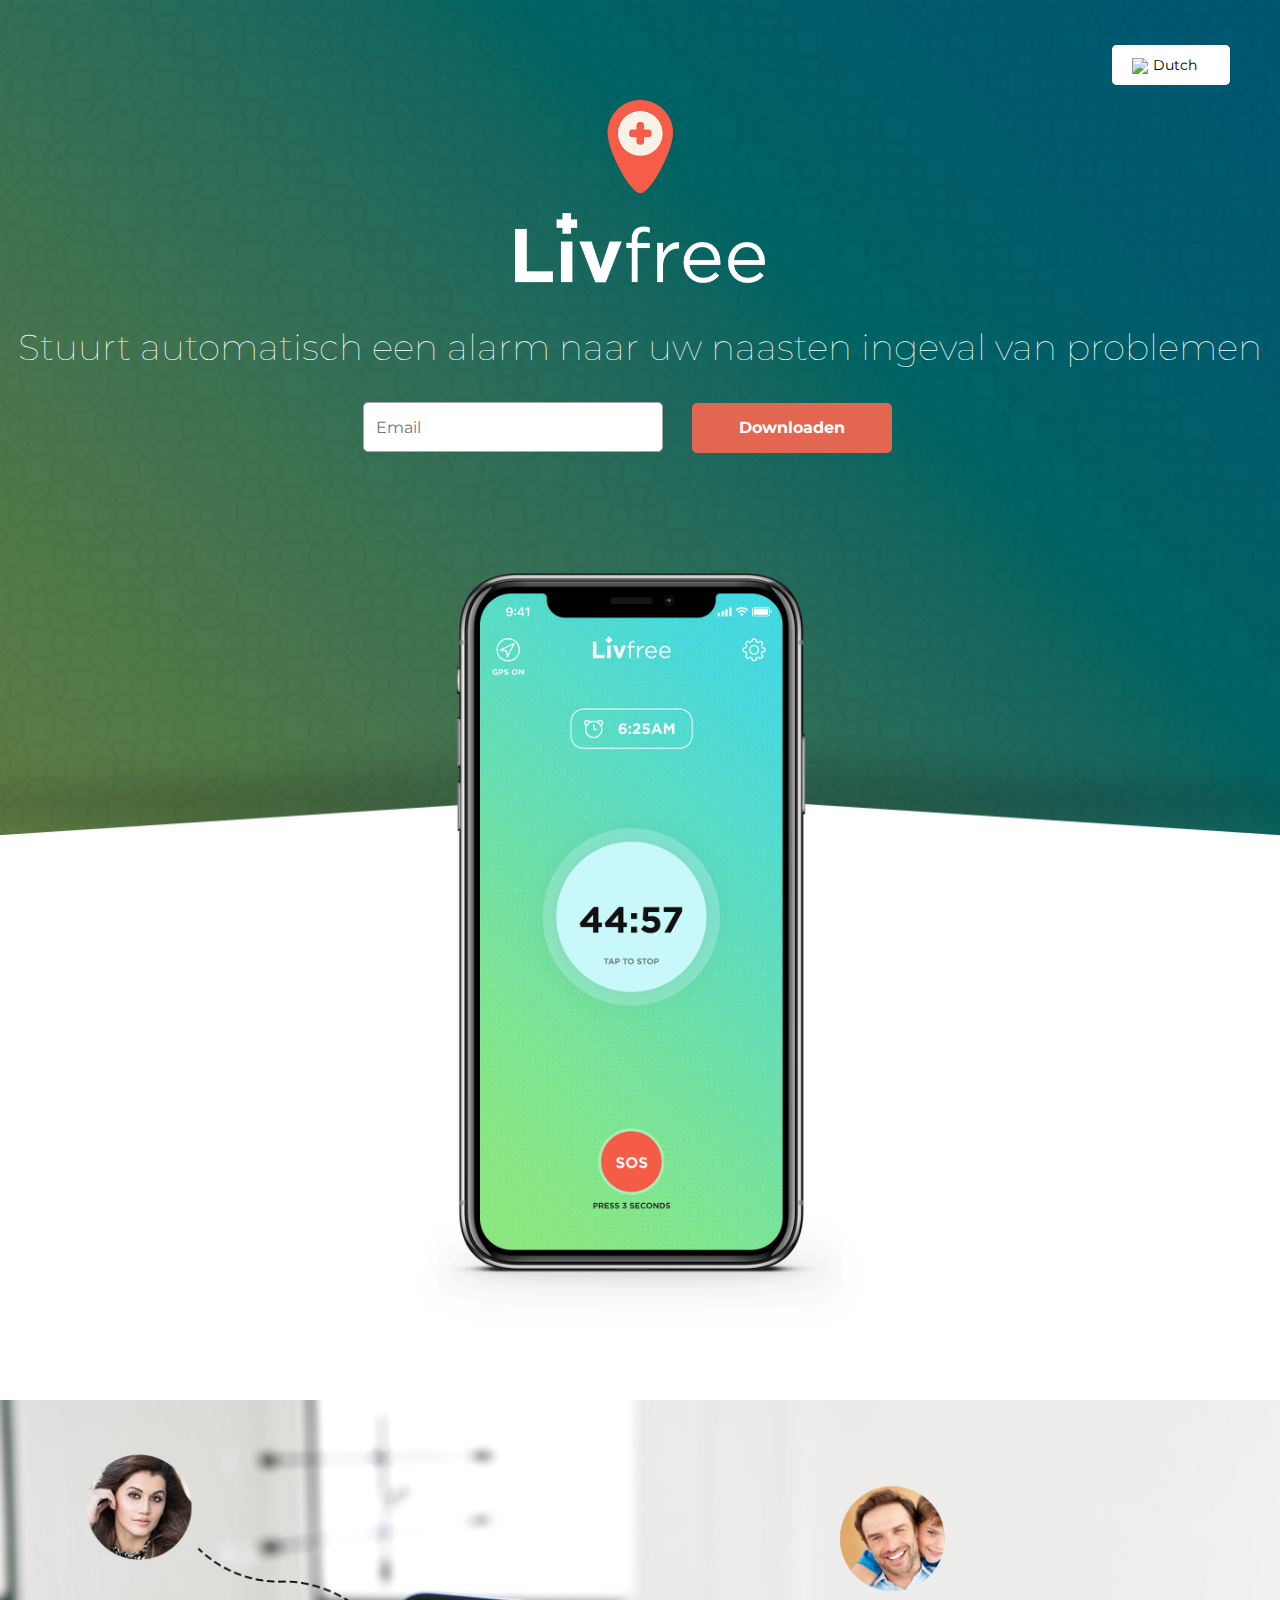
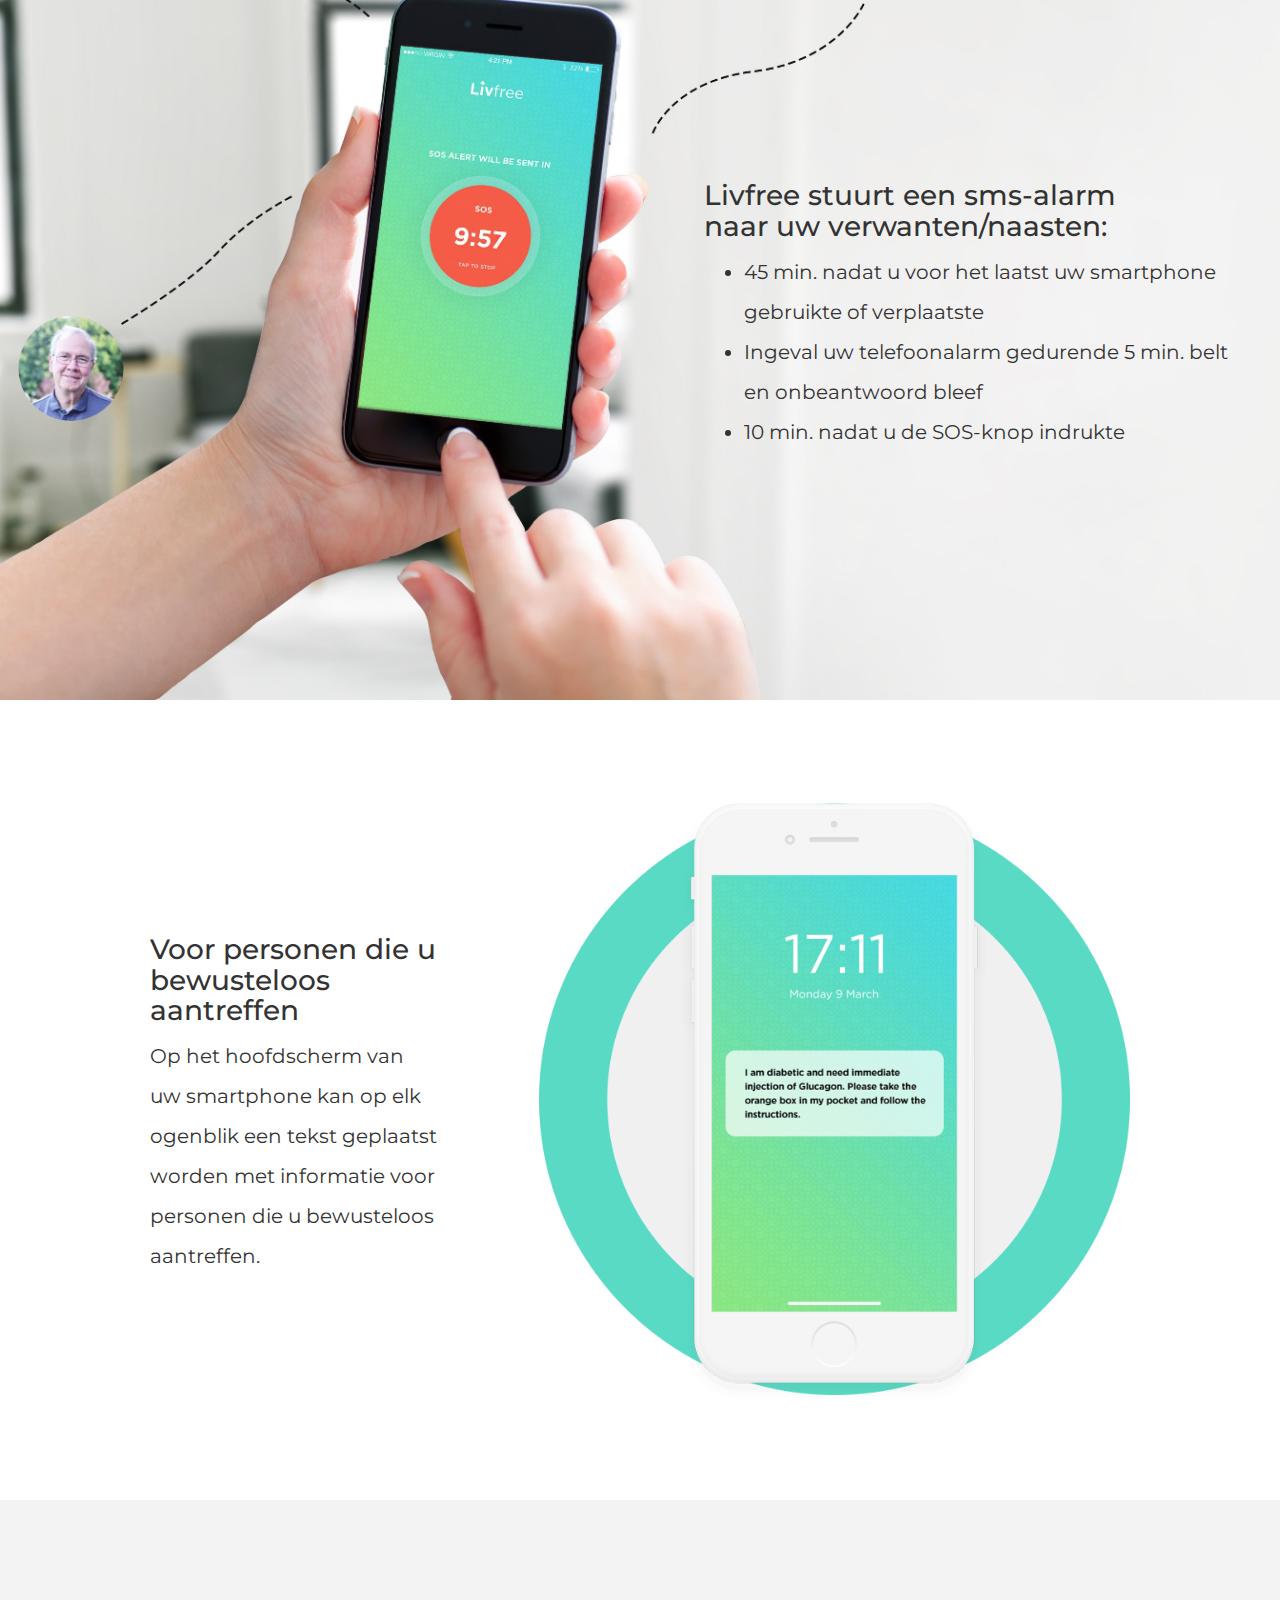
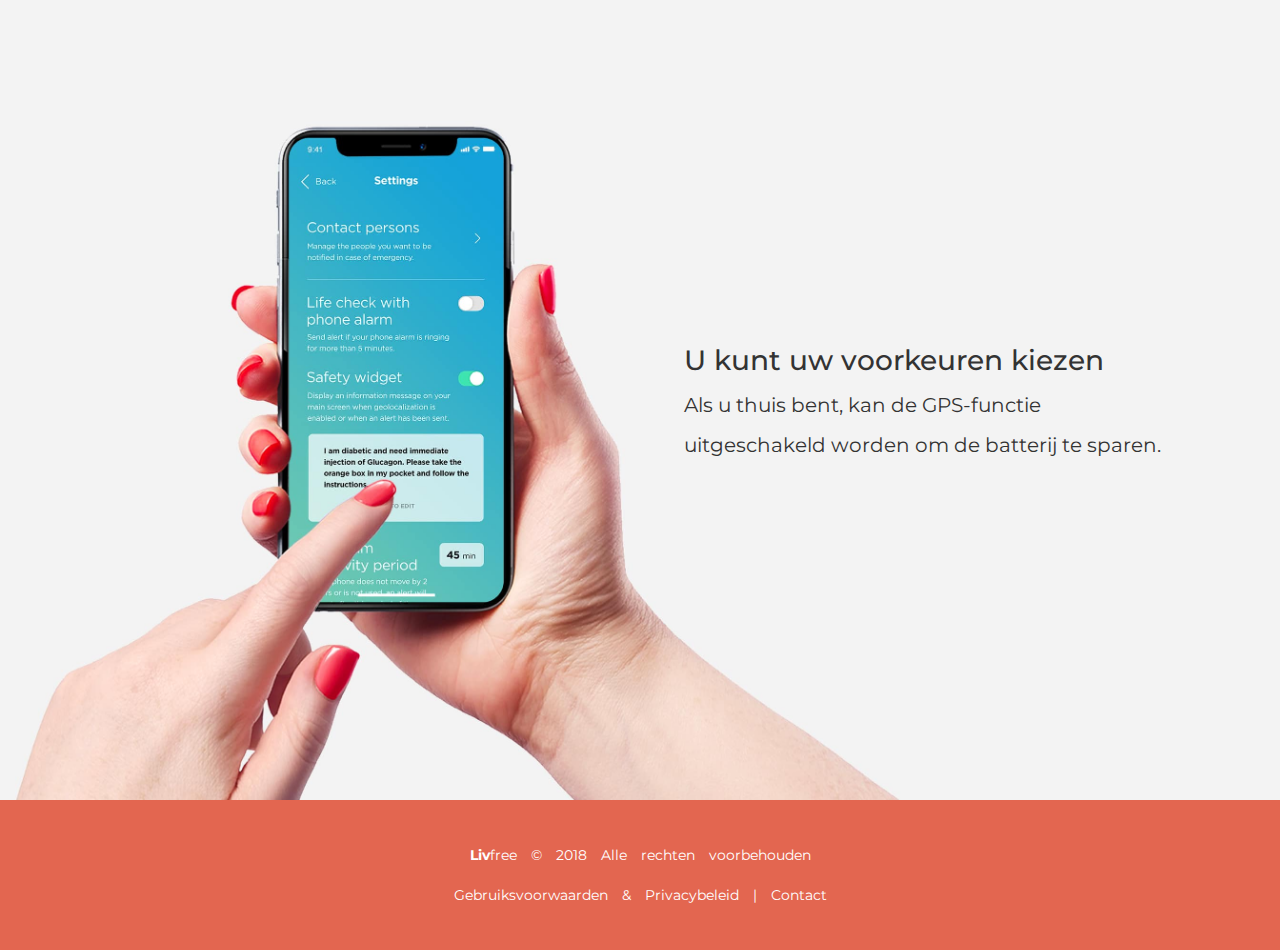
==== dutch.html @ 5e608a4e "languages done" ====
<!DOCTYPE HTML>
<head>

  <title>Livfree</title>
  <meta charset="utf-8" />
  <meta name="viewport" content="width=device-width, initial-scale=1" />
  <link href="https://fonts.googleapis.com/css?family=Montserrat:400,700" rel="stylesheet">
  <link href="https://cdn.rawgit.com/michalsnik/aos/2.1.1/dist/aos.css" rel="stylesheet" />
  <link rel="stylesheet" href="https://maxcdn.bootstrapcdn.com/bootstrap/3.3.7/css/bootstrap.min.css">
  <link rel="stylesheet" href="path/to/font-awesome/css/font-awesome.min.css">
  <script src="https://cdn.rawgit.com/michalsnik/aos/2.1.1/dist/aos.js"></script>
  <script src="https://ajax.googleapis.com/ajax/libs/jquery/3.3.1/jquery.min.js"></script>
  <script src="https://maxcdn.bootstrapcdn.com/bootstrap/3.3.7/js/bootstrap.min.js"></script>
  <link rel="stylesheet"  href="assets/css/home.css">
  <link rel="icon" href="images/favicon.ico" type="image/x-icon">
  <script src="assets/js/index.js"></script>
  <script async src="https://www.googletagmanager.com/gtag/js?id=UA-116875076-1"></script>
  <script>
  window.dataLayer = window.dataLayer || [];
  function gtag(){dataLayer.push(arguments);}
  gtag('js', new Date());

  gtag('config', 'UA-116875076-1');
  </script>
</head>


<body>

  <div class="page-header-livfree">
    <ul class="languagepicker roundborders">
      <a href="dutch.html"><li><img src="http://i65.tinypic.com/2d0kyno.png"/>Dutch</li></a>
      <a href="index.html"><li><img src="http://i64.tinypic.com/fd60km.png"/>English</li></a>
      <a href="french.html"><li><img src="http://i60.tinypic.com/zoc4nk.jpg"/>French</li></a>
      <a href="german.html"><li><img src="http://i63.tinypic.com/10zmzyb.png"/>German</li></a>
    </ul>
    <img src="images/logo.png" alt="logo" id="logo">
    <h2 id="headline">Stuurt automatisch een alarm naar uw naasten ingeval van problemen</h2>
    <div class="call-to-action">
      <!--  <option value="individual" selected>Individual</option>
      <option value="association">Association</option>
      <option value="health-pro">Health Professional</option>
      <option value="other">Other</option>
    </select>
  -->
  <form class="email-form" onsubmit="return false">
    <input type="email" name="Email" placeholder="Email" id="email">
    <input type="submit"  id="submit-button" value="Downloaden" onclick="displayModal()">
  </form>
  <!-- Modal -->
  <div class="modal fade"  role="dialog">
    <div class="modal-dialog">

      <!-- Modal content-->
      <div class="modal-content">
        <div class="modal-header">
          <button type="button" class="close" data-dismiss="modal">&times;</button>
          <h3 class="modal-title">Bedankt voor uw registratie!</h3>
        </div>
        <div class="modal-body">
          <p>LivFree is nog niet helemaal klaar. U ontvangt binnenkort een e-mail wanneer deze gedownload kan worden.</p>
        </div>
      </div>

    </div>
  </div>
</div>
<img src="images/first-screen.png" alt="first-screen" id="first-screen" data-aos="fade-up" data-aos-duration="2000">
</div>


<div class="second-section">
  <div class="second-section-text" data-aos="fade-left" data-aos-duration="2000">
    <h3>Livfree stuurt een sms-alarm <br> naar uw verwanten/naasten:</h3>
    <ul>
      <li>45 min. nadat u voor het laatst uw smartphone gebruikte of verplaatste</li>
      <li>Ingeval uw telefoonalarm gedurende 5 min. belt en onbeantwoord bleef</li>
      <li>10 min. nadat u de SOS-knop indrukte</li>
    </ul>
  </div>
  <img src="images/second-screen-mobile.png" alt="second-screen-mobile" id="second-screen-mobile" >
</div>

<div class="third-section">
  <div class="third-section-text" data-aos="fade-right" data-aos-duration="2000">
    <h3>Voor personen die u bewusteloos aantreffen</h3>
    <p>Op het hoofdscherm van uw smartphone kan op elk ogenblik een tekst geplaatst worden met informatie voor personen die u bewusteloos aantreffen.</p>
  </div>
  <img src="images/third-screen.png" alt="third-screen" id="third-screen" data-aos="fade-left" data-aos-duration="2000">
</div>


<div class="fourth-section">
  <div class="fourth-section-text" data-aos="fade-left" data-aos-duration="2000">
    <h3>U kunt uw voorkeuren kiezen</h3>
    <p>Als u thuis bent, kan de GPS-functie uitgeschakeld worden om de batterij te sparen.</p>
  </div>
  <img src="images/fourth-screen-mobile.png" alt="fourth-screen-mobile" id="fourth-screen-mobile" >
</div>
<script type="text/javascript">
function displayModal() {
  $('.modal').modal('show');
}
</script>
<!-- Start of HubSpot Embed Code -->
<script type="text/javascript" id="hs-script-loader" async defer src="//js.hs-scripts.com/4449317.js"></script>
<!-- End of HubSpot Embed Code -->
</body>

<footer>

  <span><strong>Liv</strong>free &copy 2018 Alle rechten voorbehouden  <br> Gebruiksvoorwaarden & Privacybeleid | <a id="mail-link" href="mailto:mailto:info@livfree.io" target="_top">Contact</a></span>

</footer>
---- assets/css/home.css ----
/* Modal */

.modal-header {
    padding:9px 15px;
    border-bottom:1px solid #eee;
    background-color: #e36650;
    color: white;
    -webkit-border-top-left-radius: 5px;
    -webkit-border-top-right-radius: 5px;
    -moz-border-radius-topleft: 5px;
    -moz-border-radius-topright: 5px;
     border-top-left-radius: 5px;
     border-top-right-radius: 5px;
 }

 .close {
   opacity: 1;
   color: white;
   font-weight: normal;
   font-size: 35px;
   text-shadow: none;
 }

 .modal-header .close {
   margin-top: 0px;
 }

/* GENERAL */

html, body {
  margin: 0;
  padding: 0;
  border: 0;
  font-family: 'Montserrat', sans-serif;
  overflow-x: hidden;
  background-color: #ffffff;
}

h2 {
  font-weight: lighter;
  color: white;
  font-size: 36px;
}

h3 {
  font-size: 28px;
}

p {
  font-size: 20px;
  line-height: 2;
}

li {
  line-height: 2;
  font-size: 20px;
  max-width: 500px;
}



.page-header-livfree {
  background-size: cover;
  background-repeat: no-repeat;
  background-position: center;
  background-image: url("../../images/hero-bg.jpg");
  height: 100vh;
  width: 100vw;
  display: flex;
  flex-direction: column;
  align-items: center;
}

#logo {
  margin-bottom: 25px;
  margin-top: 100px;
  width: 250px;
}


/* Language dropdown */
.languagepicker {
	background-color: #FFF;
	display: inline-block;
	padding: 0;
	height: 40px;
	overflow: hidden;
	transition: all .3s ease;
	margin: 0 50px 10px 0;
	vertical-align: top;
  position: absolute;
right: 0%;
top: 5%;
}

.languagepicker:hover {
	/* don't forget the 1px border */
	height: 165px;
}

.languagepicker a {
	color: #000;
	text-decoration: none;
}

.languagepicker li {
	display: block;
	padding: 0px 20px;
	line-height: 40px;
	border-top: 1px solid #EEE;
  font-size: 14px;
}

.languagepicker li:hover {
	background-color: #EEE;
}

.languagepicker a:first-child li {
	border: none;
	background: #FFF !important;
}

.languagepicker li img {
	margin-right: 5px;
  height: 15px;
}

.roundborders {
	border-radius: 5px;
}


/* Select buttons */
select, input {
  -webkit-appearance: none;
  text-rendering: auto;
  letter-spacing: normal;
  word-spacing: normal;
  text-transform: none;
  text-indent: 0px;
  text-shadow: none;
  display: inline-block;
  text-align: start;
  margin: 0em;
  border-radius: 5px;
  box-sizing: border-box;
  align-items: center;
  color: black;
  background-color: white;
  cursor: default;
  border-width: 1px;
  border-style: solid;
  border-color: rgb(166, 166, 166);
  height: 50px;
  font-size: 16px;
  text-indent: 10px;
  margin-right: 25px;
}



.active {
  opacity: 1;
  border-color: #000;
}

.call-to-action {
  display: flex;
  margin-top: 25px;
}

#email {
  width: 300px;
}


#submit-button {
  text-align: center;
  width: 200px;
  background-color: #e36650;
  color: white;
  border: none;
  font-weight: bold;
  cursor: pointer;
  text-indent: 0px !important;

}

#first-screen {
  width: 450px;
  margin-top: 120px;
}



/* Second section */

.second-section {
  background-size: cover;
  background-repeat: no-repeat;
  background-image: url("../../images/second-bg.jpg");
  height: 900px;
  margin-top: 500px;
  background-color: #ffffff;
}

.second-section-text {
  display: flex;
  flex-direction: column;
  position: relative;
  top: 40%;
  left: 55%;
}

/* Third section */
.third-section {
  display: flex;
  justify-content: center;
  align-items: center;
  padding: 100px 150px;
}


.third-section-text {
  display: flex;
  flex-direction: column;

}

#third-screen {
  height: 600px;
  margin-left: 100px;
}

/* Fourth section */
.fourth-section {
  display: flex;
  justify-content: center;
  align-items: center;
  padding: 100px 150px 0px 150px;
  background-size: cover;
  background-repeat: no-repeat;
  background-image: url("../../images/fourth-bg.jpg");
  height: 900px;
}

.fourth-section-text {
  display: flex;
  flex-direction: column;
  position: relative;
  left: 30%;
  width: 500px;
}



footer {
  height: 150px;
  background-color: #e36650;
  color: white;
  display: flex;
  justify-content: center;
  align-items: center;
  word-spacing: 10px;
  text-align: center;
      line-height: 40px;

}

#mail-link {
  color: white !important;
}


#second-screen-mobile, #fourth-screen-mobile {
  display: none;
}


/* Responsive */

/* Extra small devices (phones, 600px and down) */
@media only screen and (max-width: 600px) {

}

/* Small devices (portrait tablets and large phones, 600px and up) */
@media only screen and (min-width: 600px) {

}

/* Medium devices (landscape tablets, 768px and up) */
@media only screen and (max-width: 992px) {
  h2 {
    font-size: 24px;
    text-align: center;
  }

  #headline {
    padding: 0 10px;
  }

  h3 {
    font-size: 20px;
  }

  li, p {
    font-size: 16px;
  }

  input {
    margin-top: 25px;
    margin-right: 0px;
    padding: 0px;
  }

  select {
    margin-right: 0px;
    width: 300px;
    margin: 0 auto;
    margin-top: 25px;
  }

  .languagepicker {
    right: -8%;
  }

  .languagepicker li  {
    font-size: 12px;
    padding: 0 8px;
  }


  #logo {
    width: 150px;
    margin-top: 50px;
  }

  .page-header-livfree {
    text-align: center;
    height: unset;
    width: unset;
  }

  .call-to-action {
    flex-direction: column;
    text-align: center;
    margin-top: 0px;
  }

  #email {
    text-align: center;
  }

  #first-screen {
    width: 250px;
    margin-top: 75px;
  }

  .second-section {
    background: none;
    height: unset;
    margin-top: 15px;
  }

  #second-screen-mobile {
    display: flex;
    width: 100%;
  }

  #third-screen {
    height: 300px;
    margin-left: 0px;
    margin-top: 50px;
  }

  .second-section-text {
    top: 0%;
    left: 0%;
    padding: 50px;
  }


  .third-section {
    padding: 50px;
    display: flex;
    flex-direction: column;
    align-items: center;
    background-color: #f3f3f3;
  }

  .fourth-section {
    background: none;
    height: unset;
    padding: 0px;
    display: block;
  }

  .fourth-section-text {
    left: 0%;
    width: unset;
    padding: 75px 50px 50px 50px;
  }

  #fourth-screen-mobile {
    display: flex;
    width: 100%;
  }

  footer {
    font-size: 12px;
    word-spacing: 2px;
  }

}

/* Large devices (laptops/desktops, 992px and up) */
@media only screen and (min-width: 992px) and (max-width: 1200px)  {
  h2 {
    font-size:24px;
  }
  h3 {
    font-size: 22px;
  }
  li, p {
    font-size: 16px;
  }

  .second-section-text {
    width: 300px;
    left: 65%;
  }

  .fourth-section-text {
    width: 260px;
    left: 50%;
  }
}

/* Extra large devices (large laptops and desktops, 1200px and up) */
@media only screen and (min-width: 1200px) {

}
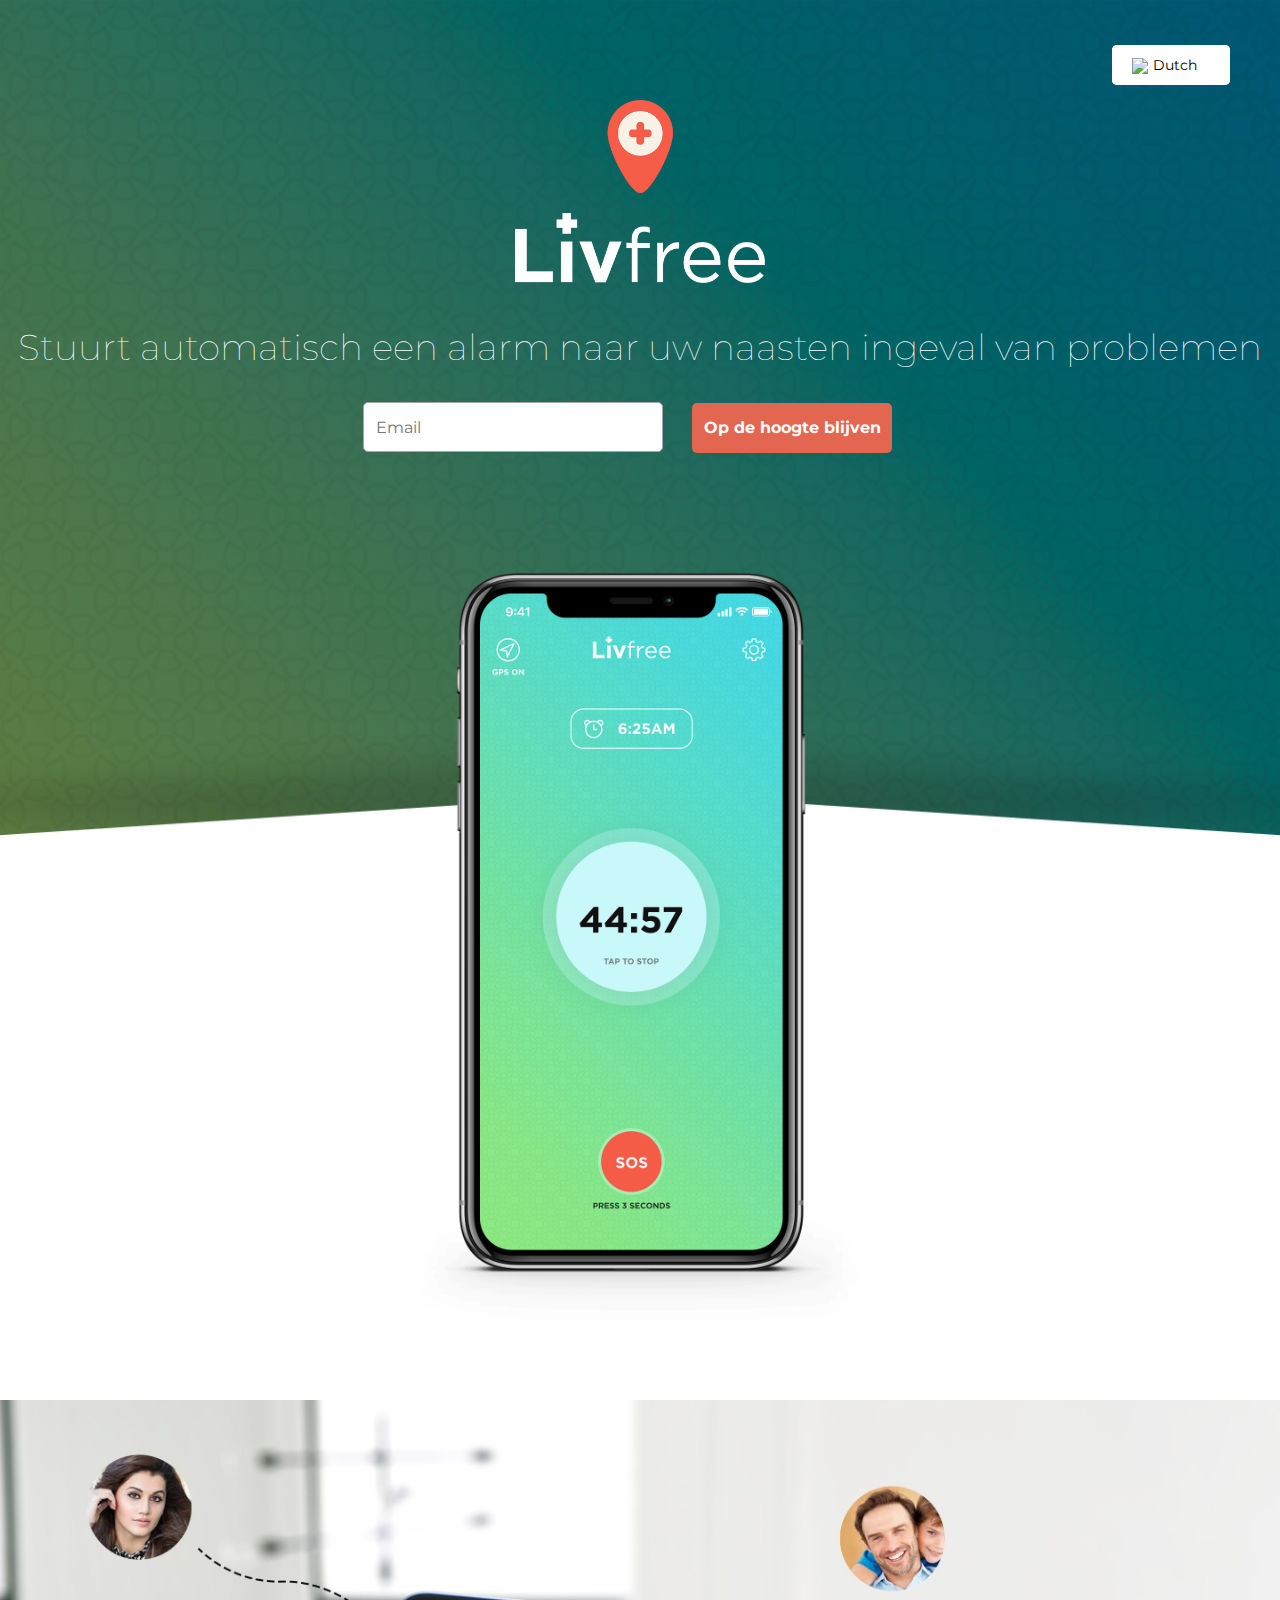
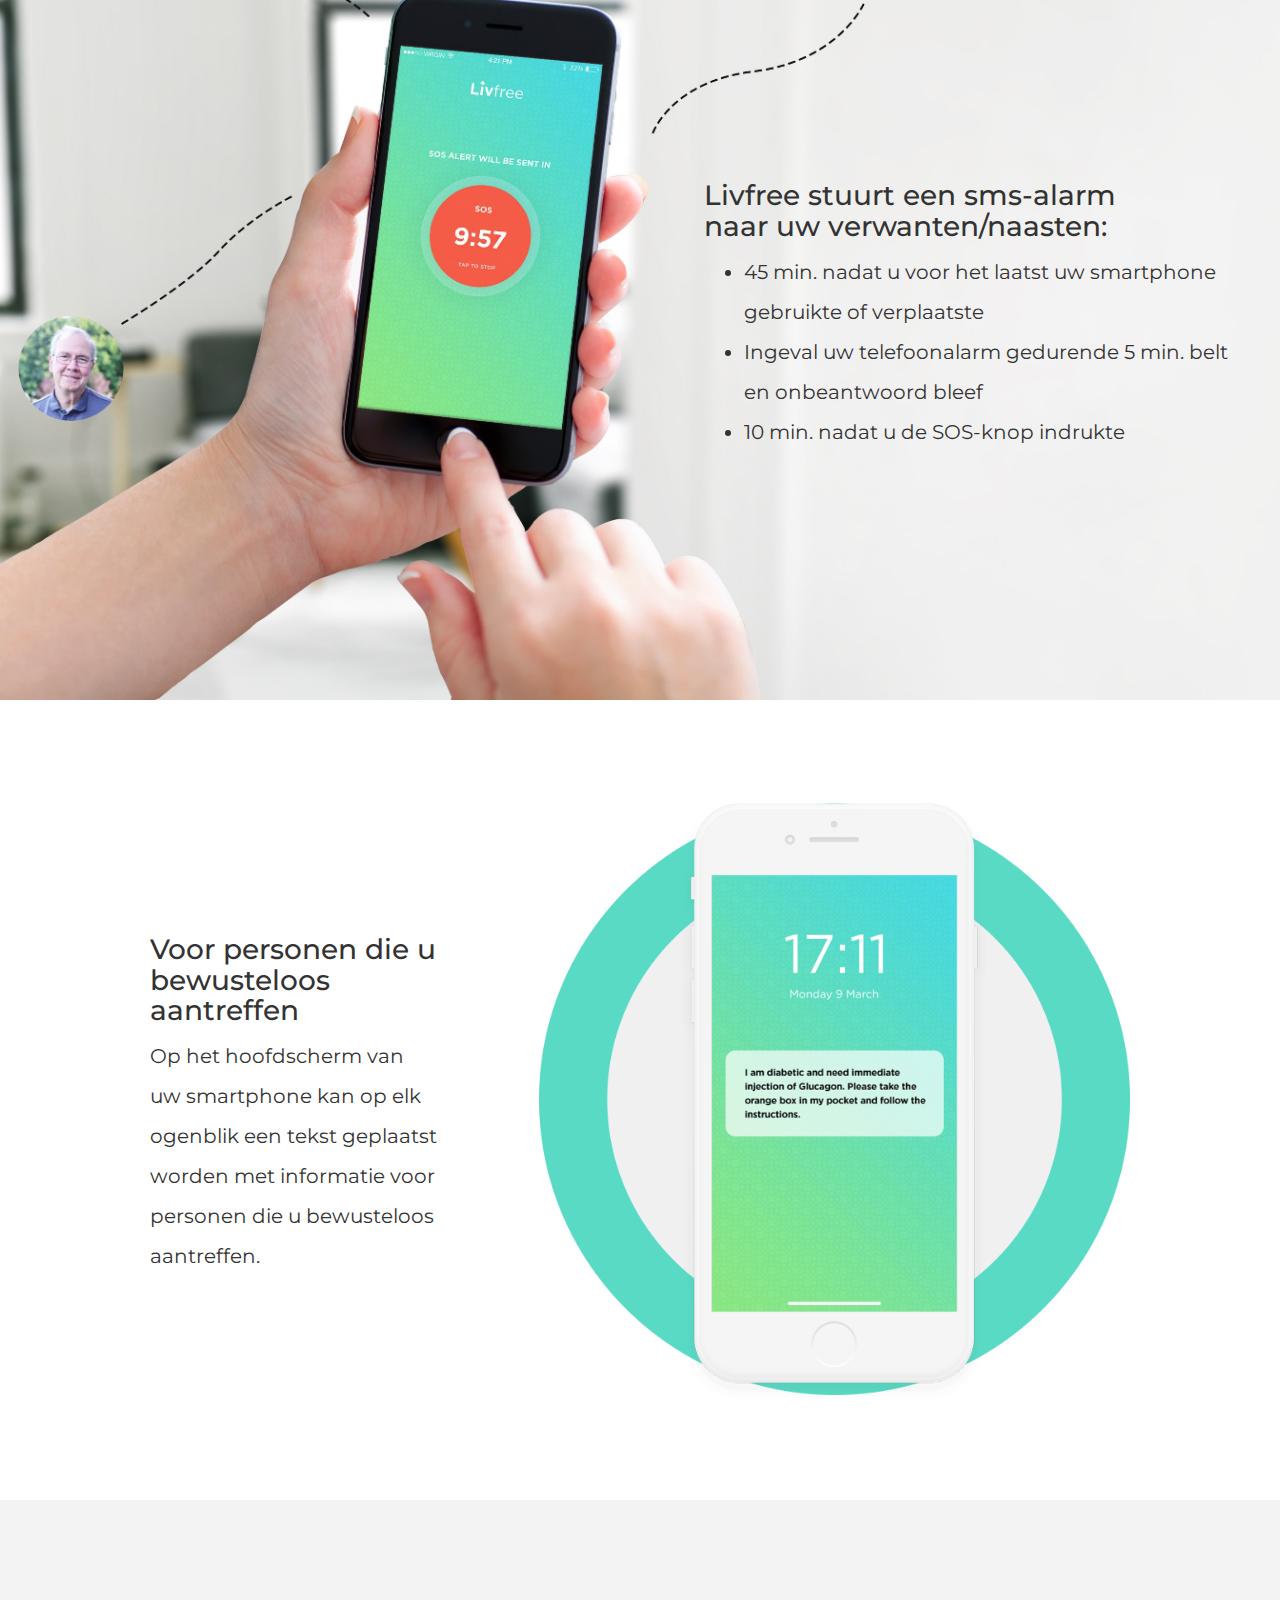
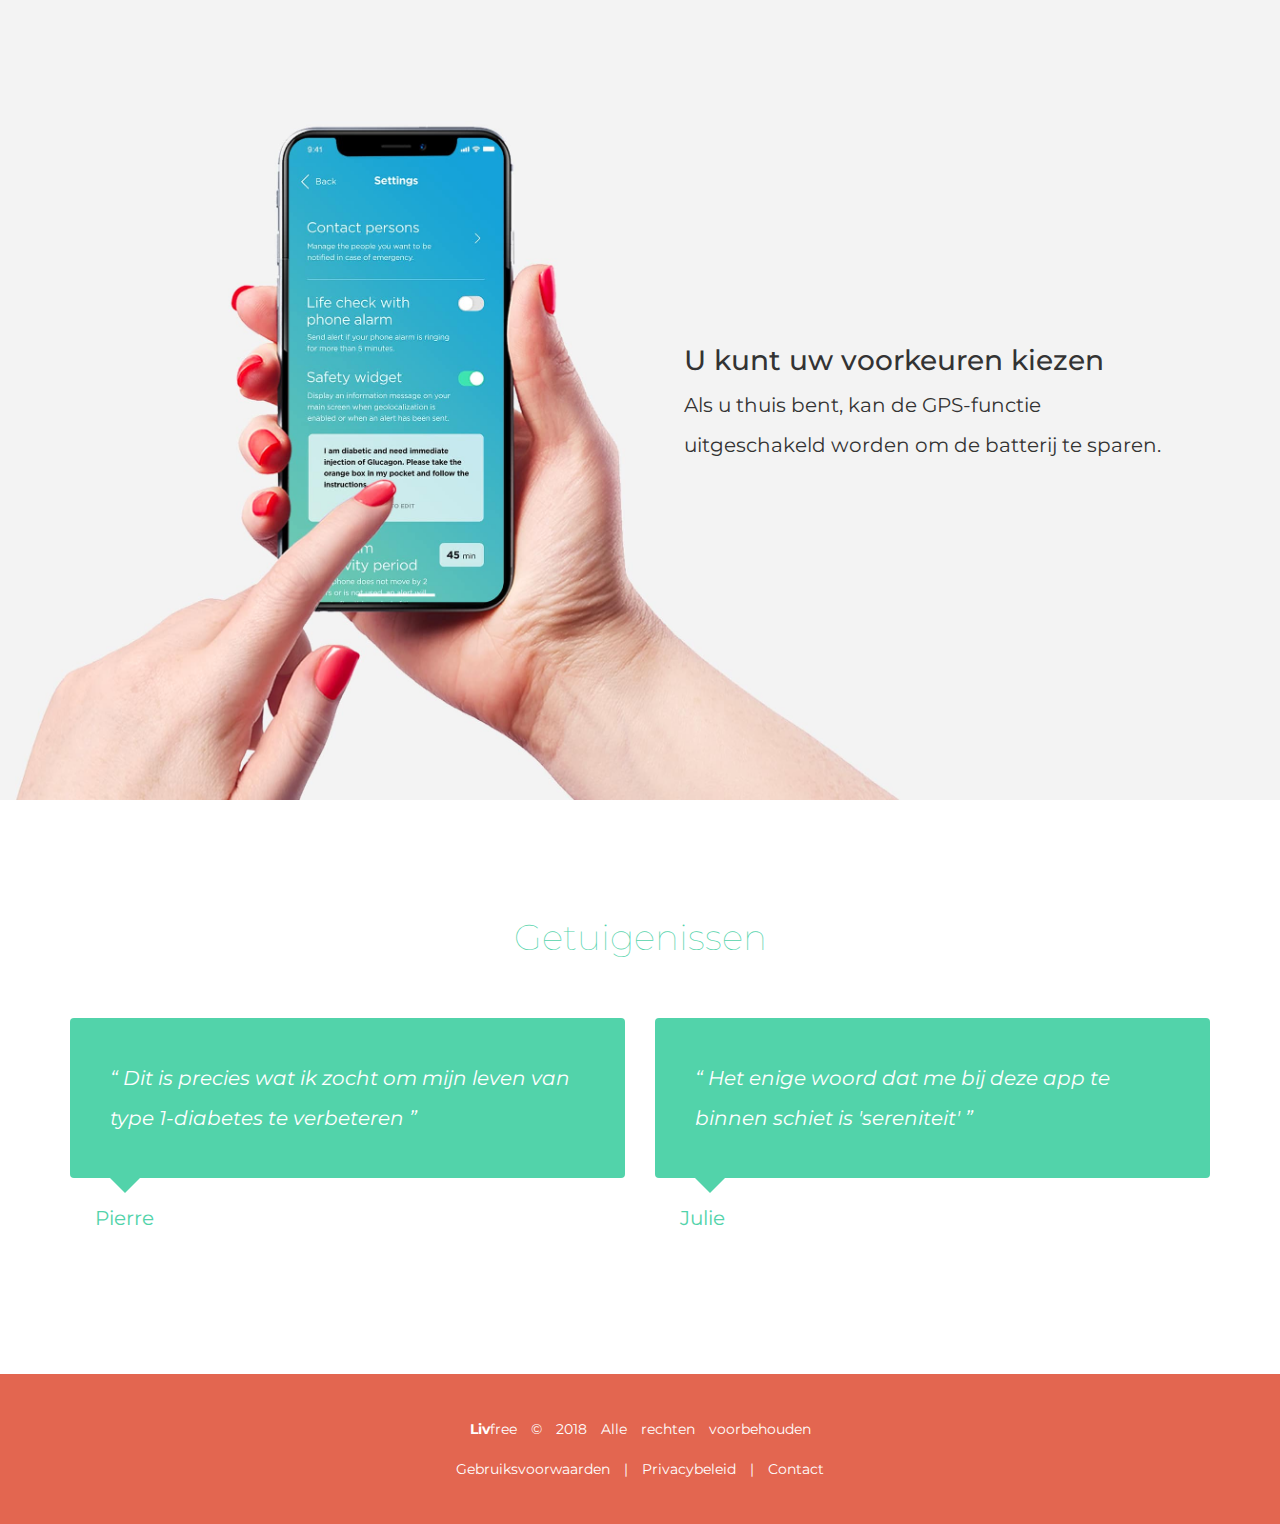
==== commit d01e490c: "updated privacy policy" ====
--- a/dutch.html
+++ b/dutch.html
@@ -4,6 +4,7 @@
   <title>Livfree</title>
   <meta charset="utf-8" />
   <meta name="viewport" content="width=device-width, initial-scale=1" />
+  <meta name="keywords" content="coma, hypoglycemia, diabetic, diabetes, patient, type 1, T1D, alert, alarm, notification, remote, monitoring, surveillance, assistance, GPS, automatic, insulin, glucagon, glucometer, glucose, level, CGM, Dexcom, G4, G5, Medtronics, Guardian Connect, Abbott, rash, allergy, phone, smartphone, app, application, SMS" />
   <link href="https://fonts.googleapis.com/css?family=Montserrat:400,700" rel="stylesheet">
   <link href="https://cdn.rawgit.com/michalsnik/aos/2.1.1/dist/aos.css" rel="stylesheet" />
   <link rel="stylesheet" href="https://maxcdn.bootstrapcdn.com/bootstrap/3.3.7/css/bootstrap.min.css">
@@ -33,6 +34,7 @@
       <a href="index.html"><li><img src="http://i64.tinypic.com/fd60km.png"/>English</li></a>
       <a href="french.html"><li><img src="http://i60.tinypic.com/zoc4nk.jpg"/>French</li></a>
       <a href="german.html"><li><img src="http://i63.tinypic.com/10zmzyb.png"/>German</li></a>
+      <a href="italian.html"><li><img src="http://i58.tinypic.com/2elzfdd.jpg"/>Italian</li></a>
     </ul>
     <img src="images/logo.png" alt="logo" id="logo">
     <h2 id="headline">Stuurt automatisch een alarm naar uw naasten ingeval van problemen</h2>
@@ -45,7 +47,7 @@
   -->
   <form class="email-form" onsubmit="return false">
     <input type="email" name="Email" placeholder="Email" id="email">
-    <input type="submit"  id="submit-button" value="Downloaden" onclick="displayModal()">
+    <input type="submit"  id="submit-button" value="Op de hoogte blijven" onclick="displayModal()">
   </form>
   <!-- Modal -->
   <div class="modal fade"  role="dialog">
@@ -97,6 +99,42 @@
   </div>
   <img src="images/fourth-screen-mobile.png" alt="fourth-screen-mobile" id="fourth-screen-mobile" >
 </div>
+
+<section id="fh5co-testimonials" data-section="testimonials">
+  <div class="container">
+    <div class="row">
+      <div class="col-md-12 section-heading text-center">
+        <h2 class="to-animate">Getuigenissen</h2>
+      </div>
+    </div>
+    <div class="row">
+      <div class="col-md-6" data-aos="fade-up" data-aos-duration="500">
+        <div class="box-testimony">
+          <blockquote class="to-animate-2">
+            <p>&ldquo; Dit is precies wat ik zocht om mijn leven van type 1-diabetes te verbeteren &rdquo;</p>
+          </blockquote>
+          <div class="author to-animate">
+            <p> Pierre </p>
+          </div>
+        </div>
+      </div>
+      <div class="col-md-6" data-aos="fade-up" data-aos-duration="500">
+        <div class="box-testimony">
+          <blockquote class="to-animate-2">
+            <p>&ldquo; Het enige woord dat me bij deze app te binnen schiet is 'sereniteit' &rdquo;</p>
+          </blockquote>
+          <div class="author to-animate">
+            <p> Julie
+            </p>
+          </div>
+        </div>
+      </div>
+
+    </div>
+  </div>
+</section>
+
+
 <script type="text/javascript">
 function displayModal() {
   $('.modal').modal('show');
@@ -109,6 +147,6 @@
 
 <footer>
 
-  <span><strong>Liv</strong>free &copy 2018 Alle rechten voorbehouden  <br> Gebruiksvoorwaarden & Privacybeleid | <a id="mail-link" href="mailto:mailto:info@livfree.io" target="_top">Contact</a></span>
+  <span><strong>Liv</strong>free &copy 2018 Alle rechten voorbehouden  <br> <a href="images/LIV - Terms of Use (PRE FINAL - NL).pdf"> Gebruiksvoorwaarden </a> | <a href="images/LIV-Privacy Policy (PRE FINAL - NL).pdf"> Privacybeleid </a> | <a id="mail-link" href="mailto:mailto:info@livfree.io" target="_top">Contact</a></span>
 
 </footer>
--- a/assets/css/home.css
+++ b/assets/css/home.css
@@ -95,7 +95,7 @@
 
 .languagepicker:hover {
 	/* don't forget the 1px border */
-	height: 165px;
+	height: 205px;
 }
 
 .languagepicker a {
@@ -232,6 +232,93 @@
   margin-left: 100px;
 }
 
+/* Testimonials */
+
+#fh5co-testimonials {
+  padding: 7em 0;
+  background-color: #ffffff;
+}
+
+#fh5co-testimonials .section-heading h2 {
+  color: #52d3aa;
+  padding-bottom: 50px;
+}
+#fh5co-testimonials .section-heading h2:after {
+  background: #52d3aa;
+}
+#fh5co-testimonials .section-heading .subtext h3 {
+  color: #52d3aa;
+}
+#fh5co-testimonials .box-testimony {
+  margin-bottom: 2em;
+  float: left;
+}
+#fh5co-testimonials .box-testimony a {
+  color: #52d3aa;
+}
+#fh5co-testimonials .box-testimony a:hover, #fh5co-testimonials .box-testimony a:focus, #fh5co-testimonials .box-testimony a:active {
+  color: white;
+  text-decoration: none;
+}
+#fh5co-testimonials .box-testimony blockquote {
+  padding-left: 0;
+  border-left: none;
+  padding: 40px;
+  background: #52d3aa;
+  position: relative;
+  -webkit-border-radius: 4px;
+  -moz-border-radius: 4px;
+  -ms-border-radius: 4px;
+  border-radius: 4px;
+  color: white;
+}
+#fh5co-testimonials .box-testimony blockquote:after {
+  content: "";
+  position: absolute;
+  top: 100%;
+  left: 40px;
+  border-top: 15px solid black;
+  border-top-color: #52d3aa;
+  border-left: 15px solid transparent;
+  border-right: 15px solid transparent;
+}
+#fh5co-testimonials .box-testimony blockquote .quote {
+  position: absolute;
+  top: 0;
+  left: 10px;
+  text-align: center;
+  font-size: 30px;
+  line-height: 0;
+  display: table;
+  color: #52d3aa;
+  width: 56px;
+  height: 56px;
+  margin-top: -30px;
+  background: #52d3aa;
+  -webkit-border-radius: 50%;
+  -moz-border-radius: 50%;
+  -ms-border-radius: 50%;
+  border-radius: 50%;
+}
+#fh5co-testimonials .box-testimony blockquote .quote > span {
+  display: table-cell;
+  vertical-align: middle;
+}
+#fh5co-testimonials .box-testimony blockquote p {
+  font-style: italic;
+}
+#fh5co-testimonials .box-testimony .author {
+  line-height: 20px;
+  color: #52d3aa;
+  font-size: 20px;
+  margin-left: 25px;
+}
+#fh5co-testimonials .box-testimony .author .subtext {
+  display: block;
+  color: rgba(255, 255, 255, 0.5);
+  font-size: 16px;
+}
+
 /* Fourth section */
 .fourth-section {
   display: flex;
@@ -267,6 +354,12 @@
 
 }
 
+footer a {
+  color: white !important;
+  text-decoration: none !important;
+}
+
+
 #mail-link {
   color: white !important;
 }
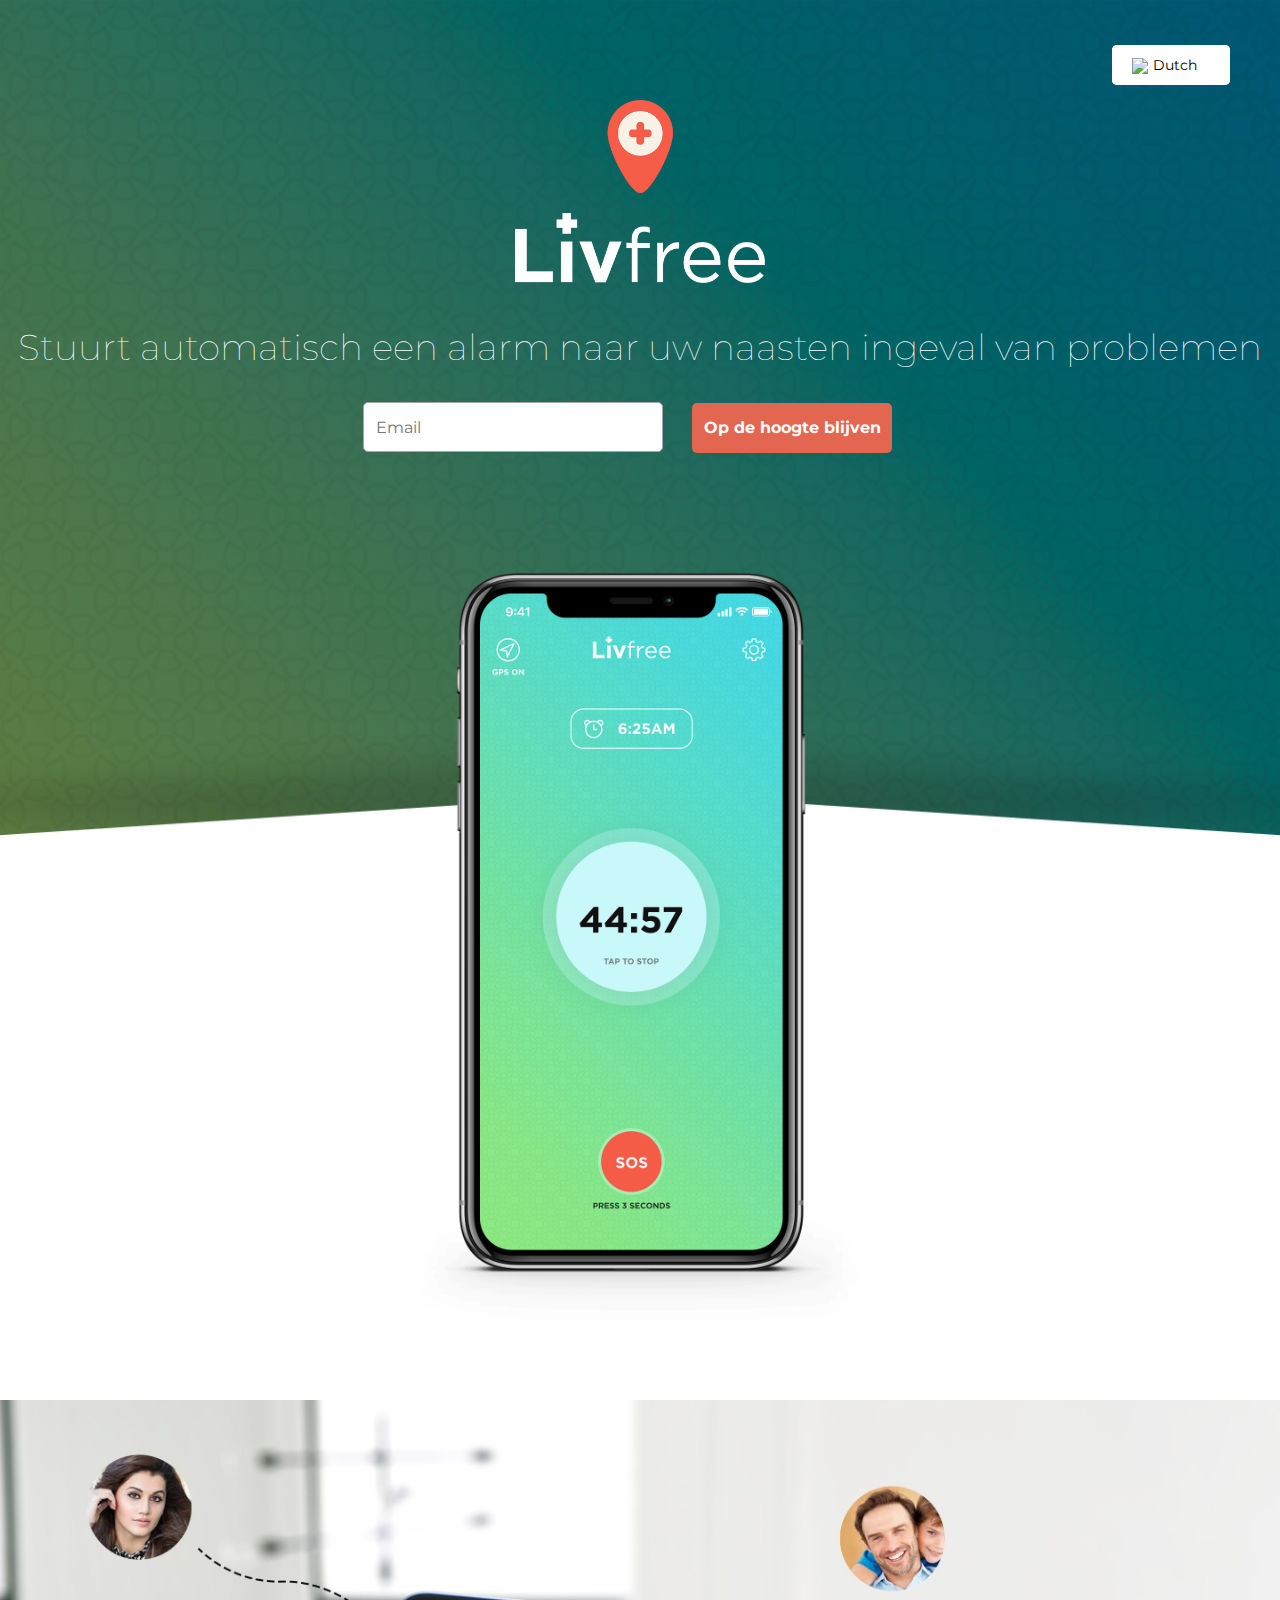
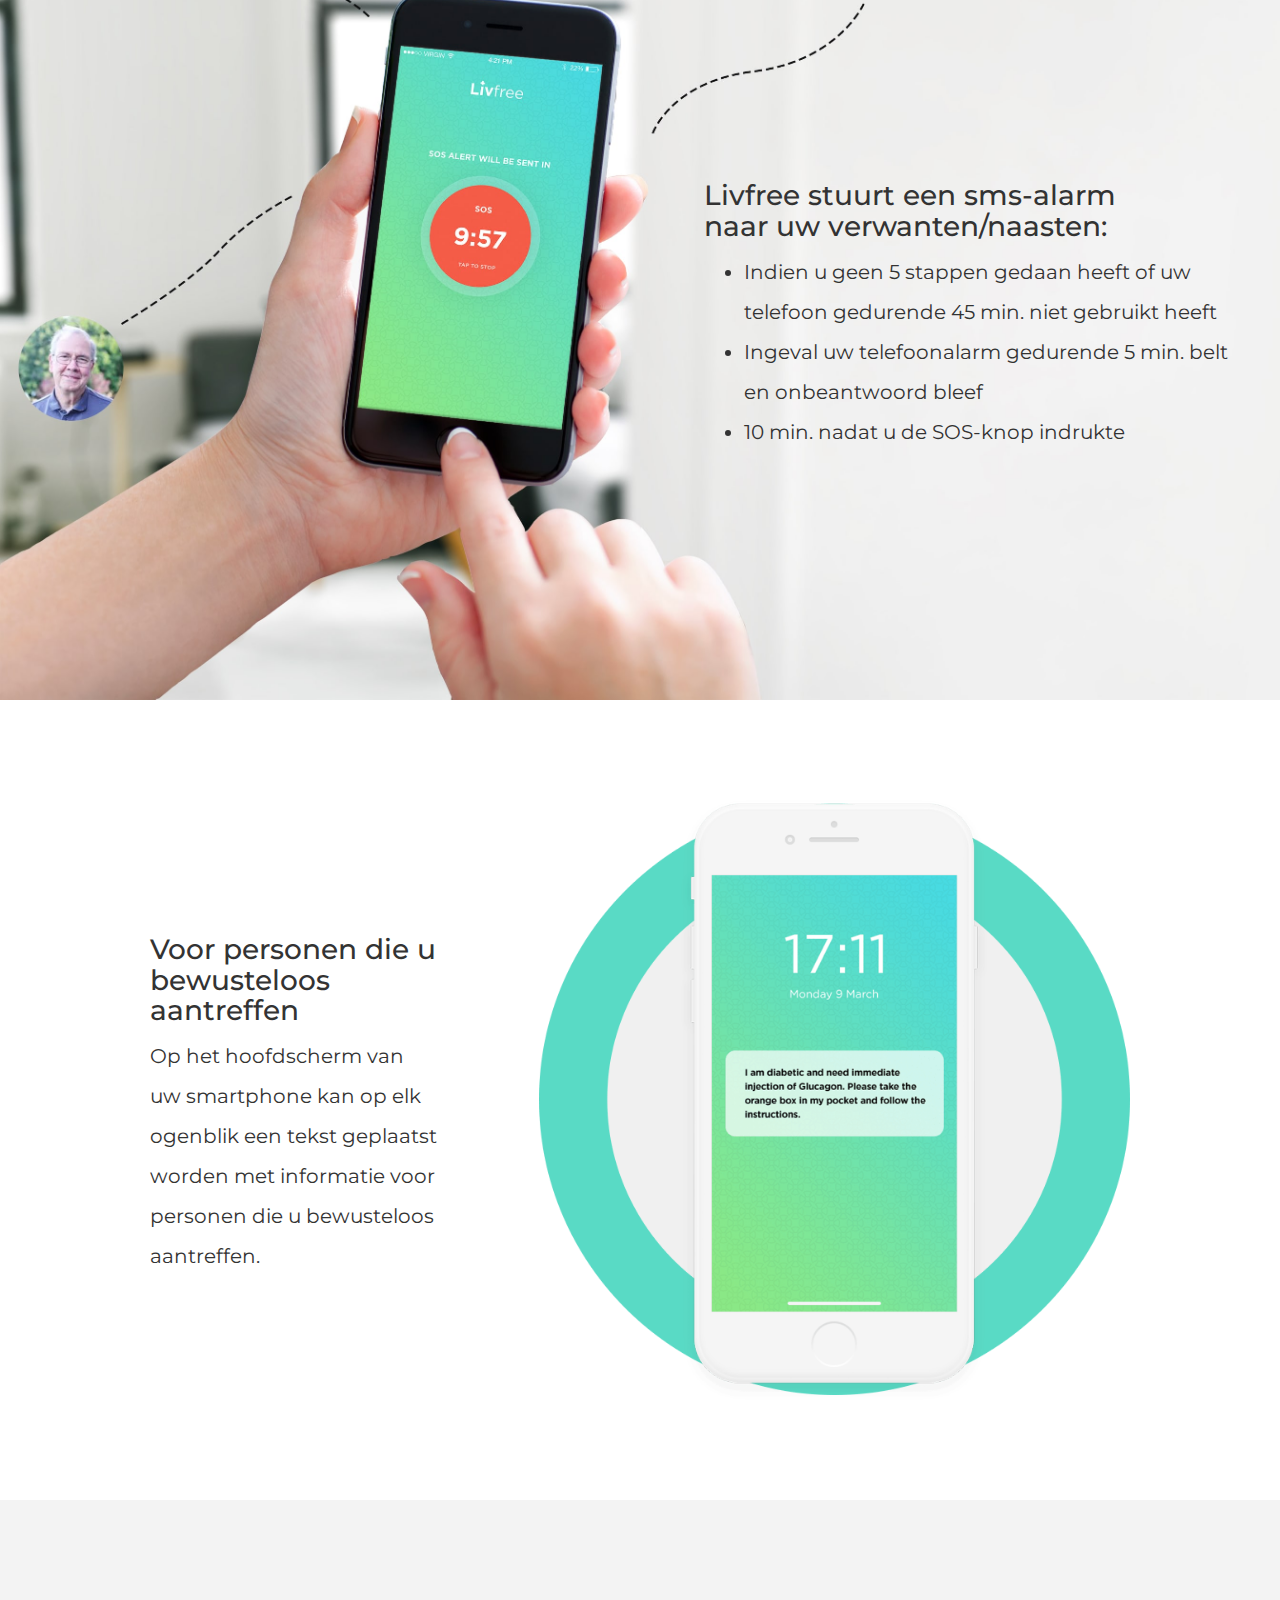
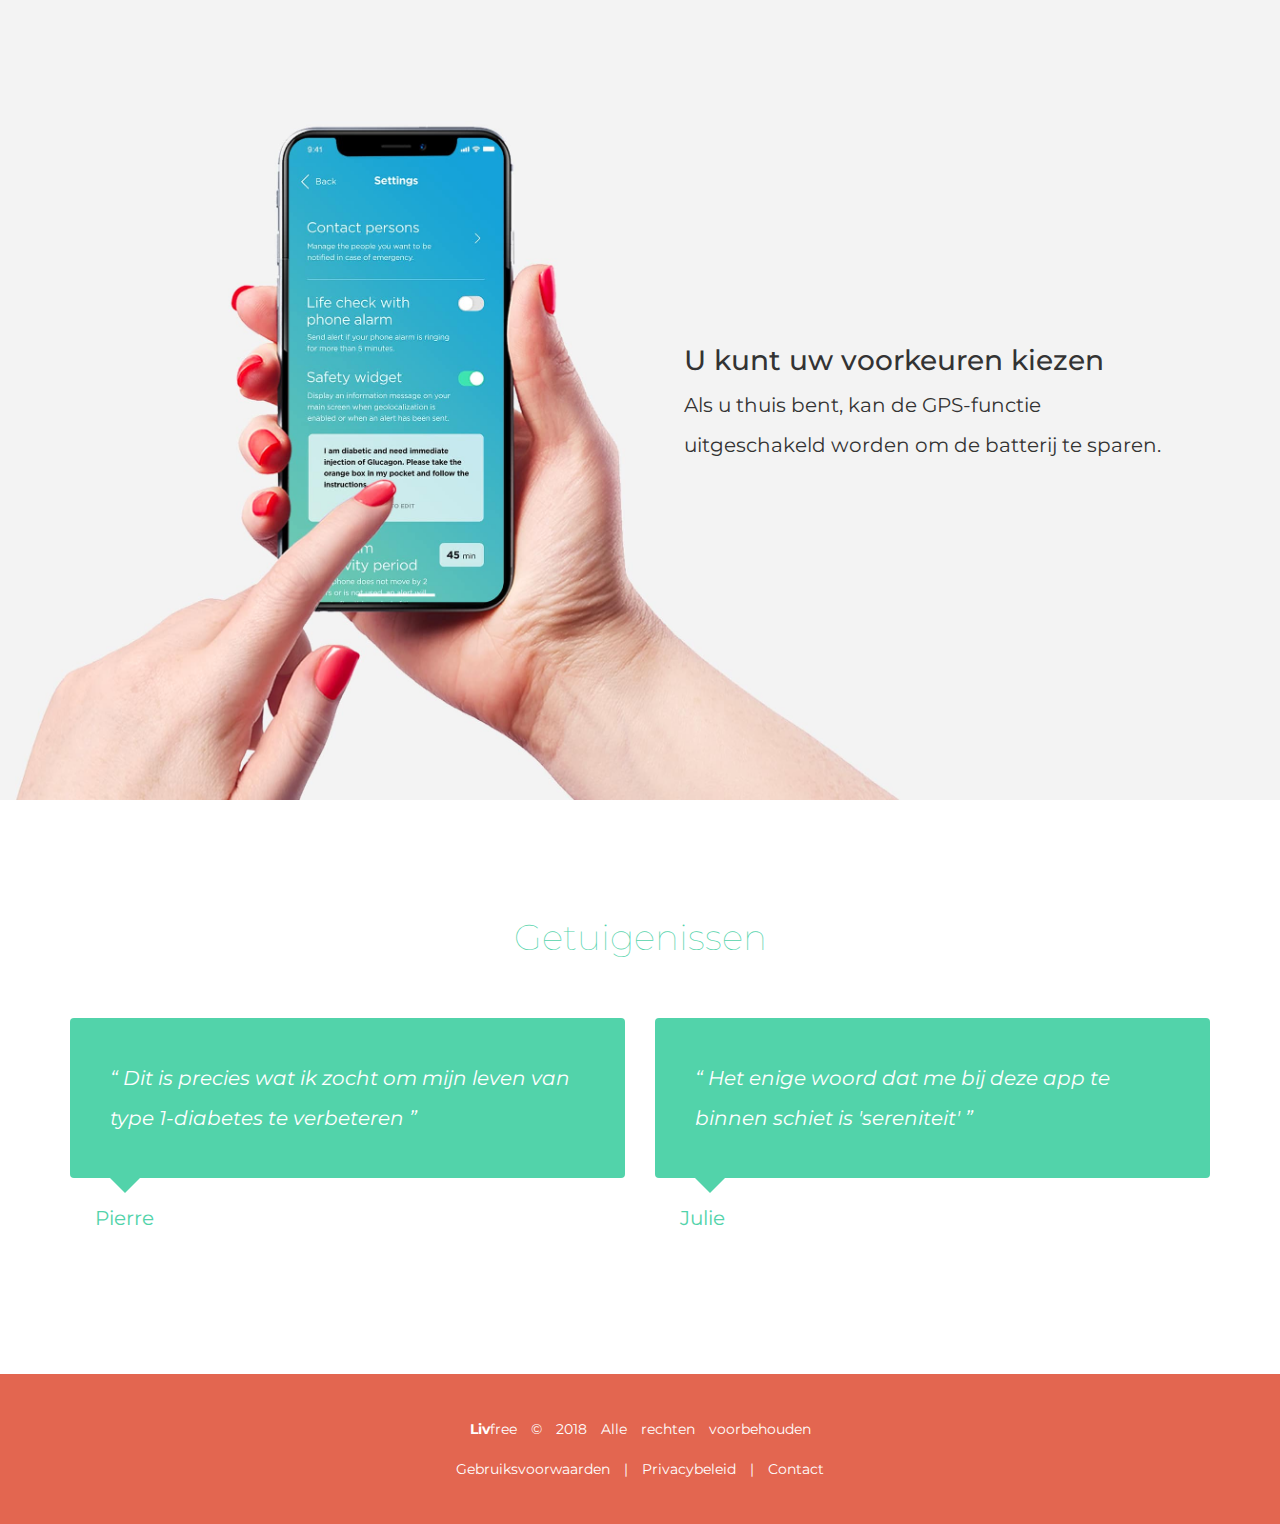
==== commit b08881d4: "updated sentence" ====
--- a/dutch.html
+++ b/dutch.html
@@ -75,7 +75,7 @@
   <div class="second-section-text" data-aos="fade-left" data-aos-duration="2000">
     <h3>Livfree stuurt een sms-alarm <br> naar uw verwanten/naasten:</h3>
     <ul>
-      <li>45 min. nadat u voor het laatst uw smartphone gebruikte of verplaatste</li>
+      <li>Indien u geen 5 stappen gedaan heeft of uw telefoon gedurende  45 min. niet gebruikt heeft</li>
       <li>Ingeval uw telefoonalarm gedurende 5 min. belt en onbeantwoord bleef</li>
       <li>10 min. nadat u de SOS-knop indrukte</li>
     </ul>
